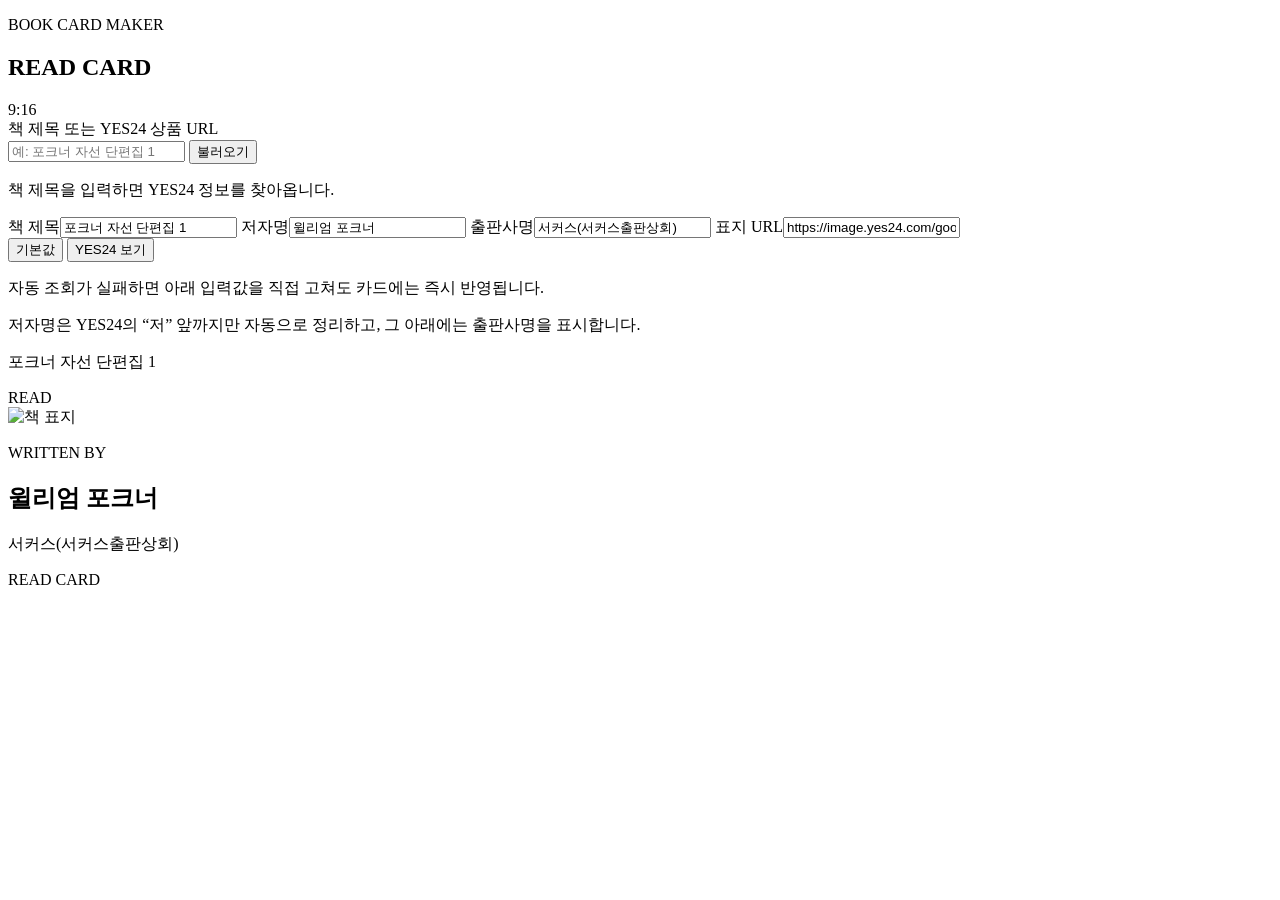
==== read-card/index.html @ 208cee93 "Add READ CARD web app" ====
<!doctype html>
<html lang="ko">
<head>
  <meta charset="utf-8" />
  <meta name="viewport" content="width=device-width,initial-scale=1,viewport-fit=cover" />
  <meta name="theme-color" content="#f3f0e8" />
  <title>READ CARD</title>
  <meta name="description" content="YES24 도서 정보를 불러와 9:16 북카드를 만드는 웹앱" />
  <link rel="stylesheet" href="./styles.css?v=1" />
</head>
<body>
  <main class="app-shell">
    <section class="editor">
      <div class="brand-row">
        <div>
          <p class="eyebrow">BOOK CARD MAKER</p>
          <h1>READ CARD</h1>
        </div>
        <span class="ratio-badge">9:16</span>
      </div>

      <div class="search-box">
        <label for="bookQuery">책 제목 또는 YES24 상품 URL</label>
        <div class="search-row">
          <input id="bookQuery" autocomplete="off" placeholder="예: 포크너 자선 단편집 1" />
          <button id="searchBtn" class="primary">불러오기</button>
        </div>
        <p id="status" class="status">책 제목을 입력하면 YES24 정보를 찾아옵니다.</p>
      </div>

      <div class="fields">
        <label>책 제목<input id="titleInput" value="포크너 자선 단편집 1" /></label>
        <label>저자명<input id="authorInput" value="윌리엄 포크너" /></label>
        <label>출판사명<input id="publisherInput" value="서커스(서커스출판상회)" /></label>
        <label>표지 URL<input id="coverInput" value="https://image.yes24.com/goods/147562506/XL" /></label>
      </div>

      <div class="actions">
        <button id="resetBtn" class="secondary">기본값</button>
        <button id="openYes24Btn" class="secondary">YES24 보기</button>
      </div>

      <div class="help">
        <p>자동 조회가 실패하면 아래 입력값을 직접 고쳐도 카드에는 즉시 반영됩니다.</p>
        <p>저자명은 YES24의 “저” 앞까지만 자동으로 정리하고, 그 아래에는 출판사명을 표시합니다.</p>
      </div>
    </section>

    <section class="preview-area" aria-label="카드 미리보기">
      <div class="phone-stage">
        <article id="readCard" class="read-card">
          <div class="card-head">
            <p id="cardTitle">포크너 자선 단편집 1</p>
            <span>READ</span>
          </div>

          <div class="cover-frame">
            <img id="cardCover" src="https://image.yes24.com/goods/147562506/XL" alt="책 표지" />
          </div>

          <div class="card-meta">
            <p class="meta-kicker">WRITTEN BY</p>
            <h2 id="cardAuthor">윌리엄 포크너</h2>
            <p id="cardPublisher">서커스(서커스출판상회)</p>
          </div>

          <div class="card-foot">
            <span>READ CARD</span>
            <span id="cardDate"></span>
          </div>
        </article>
      </div>
    </section>
  </main>

  <script src="./app.js?v=1"></script>
</body>
</html>
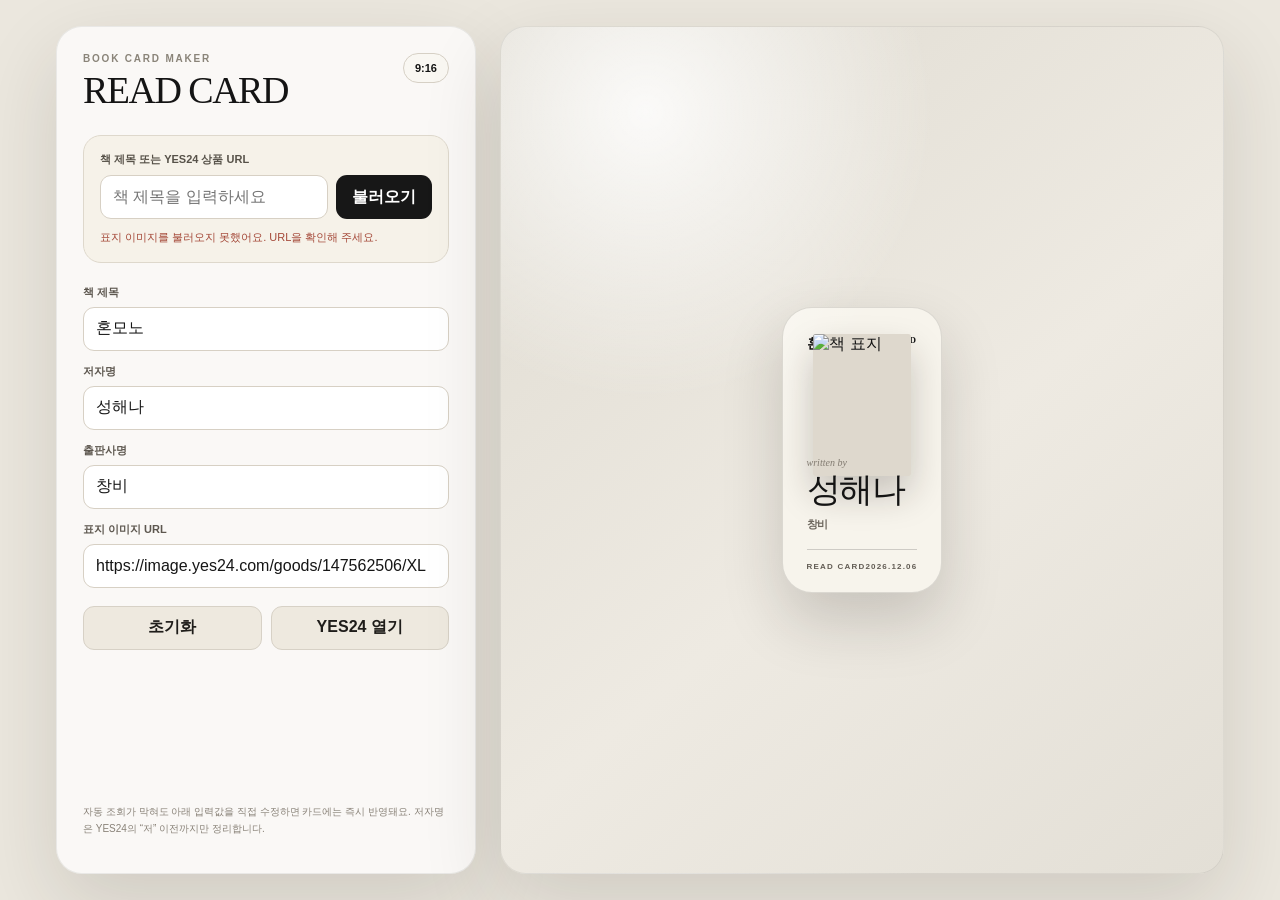
==== commit a4391900: "Redirect READ CARD folder route" ====
--- a/read-card/index.html
+++ b/read-card/index.html
@@ -1,78 +1 @@
-<!doctype html>
-<html lang="ko">
-<head>
-  <meta charset="utf-8" />
-  <meta name="viewport" content="width=device-width,initial-scale=1,viewport-fit=cover" />
-  <meta name="theme-color" content="#f3f0e8" />
-  <title>READ CARD</title>
-  <meta name="description" content="YES24 도서 정보를 불러와 9:16 북카드를 만드는 웹앱" />
-  <link rel="stylesheet" href="./styles.css?v=1" />
-</head>
-<body>
-  <main class="app-shell">
-    <section class="editor">
-      <div class="brand-row">
-        <div>
-          <p class="eyebrow">BOOK CARD MAKER</p>
-          <h1>READ CARD</h1>
-        </div>
-        <span class="ratio-badge">9:16</span>
-      </div>
-
-      <div class="search-box">
-        <label for="bookQuery">책 제목 또는 YES24 상품 URL</label>
-        <div class="search-row">
-          <input id="bookQuery" autocomplete="off" placeholder="예: 포크너 자선 단편집 1" />
-          <button id="searchBtn" class="primary">불러오기</button>
-        </div>
-        <p id="status" class="status">책 제목을 입력하면 YES24 정보를 찾아옵니다.</p>
-      </div>
-
-      <div class="fields">
-        <label>책 제목<input id="titleInput" value="포크너 자선 단편집 1" /></label>
-        <label>저자명<input id="authorInput" value="윌리엄 포크너" /></label>
-        <label>출판사명<input id="publisherInput" value="서커스(서커스출판상회)" /></label>
-        <label>표지 URL<input id="coverInput" value="https://image.yes24.com/goods/147562506/XL" /></label>
-      </div>
-
-      <div class="actions">
-        <button id="resetBtn" class="secondary">기본값</button>
-        <button id="openYes24Btn" class="secondary">YES24 보기</button>
-      </div>
-
-      <div class="help">
-        <p>자동 조회가 실패하면 아래 입력값을 직접 고쳐도 카드에는 즉시 반영됩니다.</p>
-        <p>저자명은 YES24의 “저” 앞까지만 자동으로 정리하고, 그 아래에는 출판사명을 표시합니다.</p>
-      </div>
-    </section>
-
-    <section class="preview-area" aria-label="카드 미리보기">
-      <div class="phone-stage">
-        <article id="readCard" class="read-card">
-          <div class="card-head">
-            <p id="cardTitle">포크너 자선 단편집 1</p>
-            <span>READ</span>
-          </div>
-
-          <div class="cover-frame">
-            <img id="cardCover" src="https://image.yes24.com/goods/147562506/XL" alt="책 표지" />
-          </div>
-
-          <div class="card-meta">
-            <p class="meta-kicker">WRITTEN BY</p>
-            <h2 id="cardAuthor">윌리엄 포크너</h2>
-            <p id="cardPublisher">서커스(서커스출판상회)</p>
-          </div>
-
-          <div class="card-foot">
-            <span>READ CARD</span>
-            <span id="cardDate"></span>
-          </div>
-        </article>
-      </div>
-    </section>
-  </main>
-
-  <script src="./app.js?v=1"></script>
-</body>
-</html>+<!doctype html><html lang="ko"><head><meta charset="utf-8"><meta http-equiv="refresh" content="0; url=../read-card.html"><meta name="viewport" content="width=device-width,initial-scale=1"><title>READ CARD</title><script>location.replace('../read-card.html')</script></head><body><a href="../read-card.html">READ CARD 열기</a></body></html>
